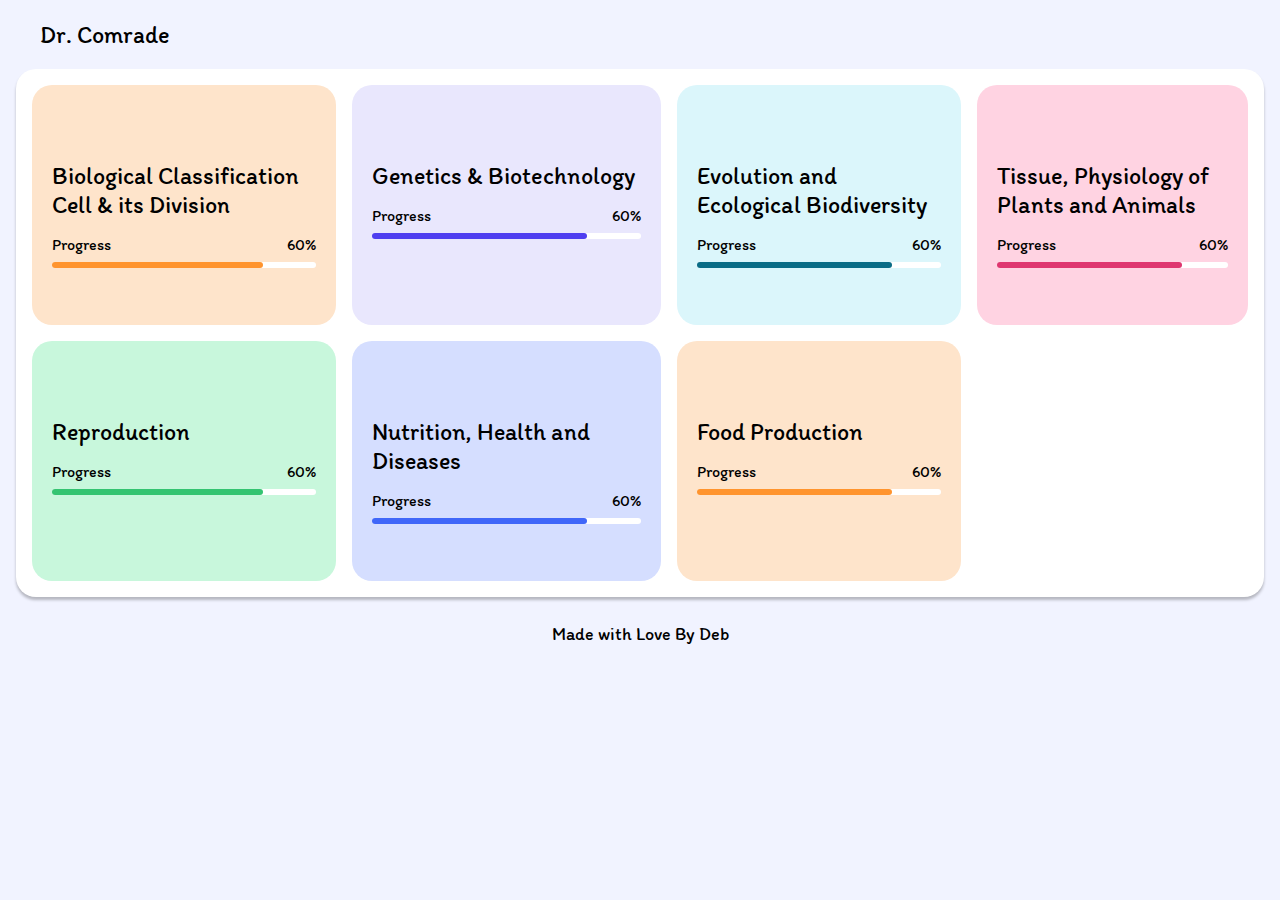
==== Biology.html @ 6fa61919 "Create Biology.html" ====
<!DOCTYPE html>
<html lang="en">
    <head>
        <meta charset="UTF-8" />
        <meta http-equiv="X-UA-Compatible" content="IE=edge" />
        <meta name="viewport" content="width=device-width, initial-scale=1.0" />
        <title>Biology</title>
        <link rel="stylesheet" href="style.css">
    </head>
    <body>
        <div class="container">
            <div class="header">Dr. Comrade</div>
            <div class="middle">
                <div class="card" style="background-color: #fee4cb">
                    <div class="text">
                        <a href="Biological Classification Cell & its Division.html" target="_blank" rel="noopener noreferrer">Biological Classification Cell & its Division</a>
                    </div>
                    <div class="prog">
                        <div>Progress</div>
                        <div>60%</div>
                    </div>
                    <div class="bar">
                        <span style="width: 80%; background: #ff942e"></span>
                    </div>
                </div>
                <div class="card" style="background-color: #e9e7fd">
                    <div class="text">
                        <a href="Genetics & Biotechnology.html" target="_blank" rel="noopener noreferrer">Genetics & Biotechnology</a>
                    </div>
                    <div class="prog">
                        <div>Progress</div>
                        <div>60%</div>
                    </div>
                    <div class="bar">
                        <span style="width: 80%; background: #4f3ff0"></span>
                    </div>
                </div>
                <div class="card" style="background-color: #dbf6fb">
                    <div class="text">
                        <a href="Evolution and Ecological Biodiversity.html" target="_blank" rel="noopener noreferrer">Evolution and Ecological Biodiversity</a>
                    </div>
                    <div class="prog">
                        <div>Progress</div>
                        <div>60%</div>
                    </div>
                    <div class="bar">
                        <span style="width: 80%; background: #096c86"></span>
                    </div>
                </div>
                <div class="card" style="background-color: #ffd3e2">
                    <div class="text">
                        <a href="Tissue, Physiology of Plants and Animals.html" target="_blank" rel="noopener noreferrer">Tissue, Physiology of Plants and Animals</a>
                    </div>
                    <div class="prog">
                        <div>Progress</div>
                        <div>60%</div>
                    </div>
                    <div class="bar">
                        <span style="width: 80%; background: #df3670"></span>
                    </div>
                </div>
                <div class="card" style="background-color: #c8f7dc">
                    <div class="text">
                        <a href="Reproduction.html" target="_blank" rel="noopener noreferrer">Reproduction</a>
                    </div>
                    <div class="prog">
                        <div>Progress</div>
                        <div>60%</div>
                    </div>
                    <div class="bar">
                        <span style="width: 80%; background: #34c471"></span>
                    </div>
                </div>
                <div class="card" style="background-color: #d5deff">
                    <div class="text">
                        <a href="Nutrition, Health and Diseases.html" target="_blank" rel="noopener noreferrer">Nutrition, Health and Diseases</a>
                    </div>
                    <div class="prog">
                        <div>Progress</div>
                        <div>60%</div>
                    </div>
                    <div class="bar">
                        <span style="width: 80%; background: #4067f9"></span>
                    </div>
                </div>
                <div class="card" style="background-color: #fee4cb">
                    <div class="text">
                        <a href="Food Production.html" target="_blank" rel="noopener noreferrer">Food Production</a>
                    </div>
                    <div class="prog">
                        <div>Progress</div>
                        <div>60%</div>
                    </div>
                    <div class="bar">
                        <span style="width: 80%; background: #ff942e"></span>
                    </div>
                </div>
            </div>
            <div class="footer"> Made with Love By Deb</div>
        </div>
    </body>
</html>
---- style.css ----
@import url('https://fonts.googleapis.com/css2?family=Itim&display=swap');
* {
    margin: 0;
    padding: 0;
    box-sizing: border-box;
    outline: none;
    user-select: none;
}
body {
    background: #f1f3ff;
    font-family: 'Itim', cursive;
}
.container {
    display: flex;
    justify-content: center;
    flex-direction: column;
}
.container .header {
    display: flex;
    flex-wrap: nowrap;
    padding: 20px 40px 10px;
    font-size: 24px;
}
.container .middle {
    display: grid;
    grid-template: '1fr 1fr 1fr 1fr';
    padding: 16px;
    grid-gap: 16px 16px;
    background: #ffffff;
    border-radius: 20px;
    margin: 10px 16px 16px;
    box-shadow: 0px 3px 3px 0px rgba(0, 0, 0, 0.25);
}
.middle .card {
    position: relative;
    background: #f5f6fc;
    border-radius: 20px;
    display: flex;
    flex-direction: column;
    transition: all 0.4s ease-in-out;
    height: 240px;
    padding: 16px 20px;
}

.card .text {
    display: flex;
    font-size: 24px;
    margin-top: 60px;
}
.card .text a {
    text-decoration: none;
    color: #000;
}
.card .prog {
    display: flex;
    margin-top: 16px;
    justify-content: space-between;
}

.card .bar {
    position: relative;
    display: flex;
    background: #fff;
    border-radius: 12px;
    height: 6px;
    margin-top: 8px;
}

.card .bar span {
    position: absolute;
    height: 6px;
    border-radius: 12px;
    width: 100%;
    background: #000;
}

.container .footer {
    margin: 10px 20px 20px;
    display: flex;
    justify-content: center;
    font-size: 18px;
}

@media (max-width: 1100px) {
    .container .middle {
        grid-template: '1fr 1fr 1fr';
    }
}
@media (max-width: 900px) {
    .container .middle {
        grid-template: '1fr 1fr';
    }
}
@media (max-width: 500px) {
    .container .middle {
        grid-template: '1fr';
        margin: 10px;
    }
}
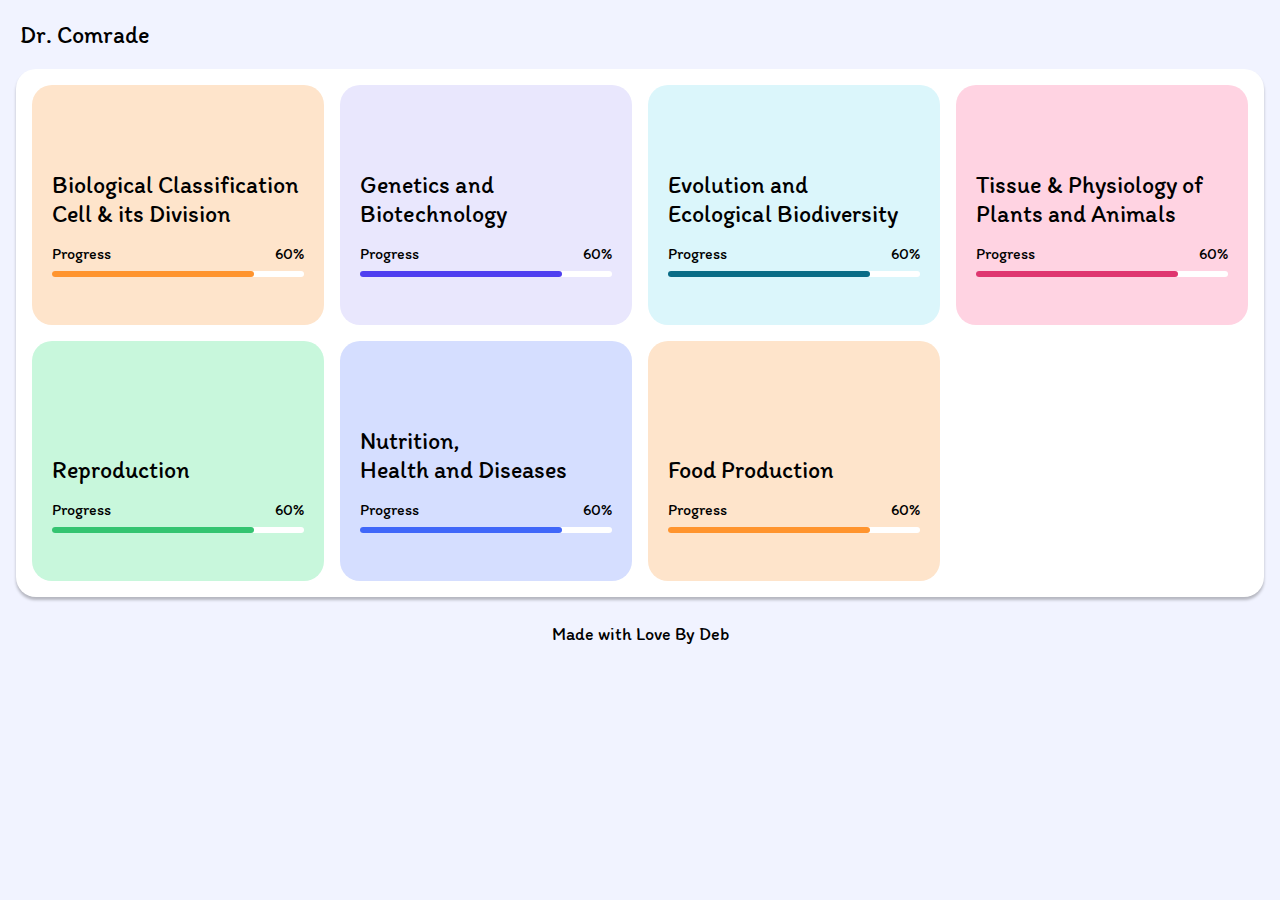
==== commit 67467051: "Update Biology.html" ====
--- a/Biology.html
+++ b/Biology.html
@@ -13,7 +13,7 @@
             <div class="middle">
                 <div class="card" style="background-color: #fee4cb">
                     <div class="text">
-                        <a href="Biological Classification Cell & its Division.html" target="_blank" rel="noopener noreferrer">Biological Classification Cell & its Division</a>
+                        <a href="Biological Classification Cell & its Division.html" target="_blank" rel="noopener noreferrer">Biological Classification <br> Cell & its Division</a>
                     </div>
                     <div class="prog">
                         <div>Progress</div>
@@ -25,7 +25,7 @@
                 </div>
                 <div class="card" style="background-color: #e9e7fd">
                     <div class="text">
-                        <a href="Genetics & Biotechnology.html" target="_blank" rel="noopener noreferrer">Genetics & Biotechnology</a>
+                        <a href="Genetics & Biotechnology.html" target="_blank" rel="noopener noreferrer">Genetics and <br> Biotechnology</a>
                     </div>
                     <div class="prog">
                         <div>Progress</div>
@@ -37,7 +37,7 @@
                 </div>
                 <div class="card" style="background-color: #dbf6fb">
                     <div class="text">
-                        <a href="Evolution and Ecological Biodiversity.html" target="_blank" rel="noopener noreferrer">Evolution and Ecological Biodiversity</a>
+                        <a href="Evolution and Ecological Biodiversity.html" target="_blank" rel="noopener noreferrer">Evolution and <br> Ecological Biodiversity</a>
                     </div>
                     <div class="prog">
                         <div>Progress</div>
@@ -49,7 +49,7 @@
                 </div>
                 <div class="card" style="background-color: #ffd3e2">
                     <div class="text">
-                        <a href="Tissue, Physiology of Plants and Animals.html" target="_blank" rel="noopener noreferrer">Tissue, Physiology of Plants and Animals</a>
+                        <a href="Tissue, Physiology of Plants and Animals.html" target="_blank" rel="noopener noreferrer">Tissue & Physiology of <br> Plants and Animals</a>
                     </div>
                     <div class="prog">
                         <div>Progress</div>
@@ -73,7 +73,7 @@
                 </div>
                 <div class="card" style="background-color: #d5deff">
                     <div class="text">
-                        <a href="Nutrition, Health and Diseases.html" target="_blank" rel="noopener noreferrer">Nutrition, Health and Diseases</a>
+                        <a href="Nutrition, Health and Diseases.html" target="_blank" rel="noopener noreferrer">Nutrition, <br> Health and Diseases</a>
                     </div>
                     <div class="prog">
                         <div>Progress</div>
--- a/style.css
+++ b/style.css
@@ -18,12 +18,12 @@
 .container .header {
     display: flex;
     flex-wrap: nowrap;
-    padding: 20px 40px 10px;
+    padding: 20px 20px 10px;
     font-size: 24px;
 }
 .container .middle {
     display: grid;
-    grid-template: '1fr 1fr 1fr 1fr';
+    grid-template-columns: repeat(4, minmax(0, 1fr));
     padding: 16px;
     grid-gap: 16px 16px;
     background: #ffffff;
@@ -45,7 +45,7 @@
 .card .text {
     display: flex;
     font-size: 24px;
-    margin-top: 60px;
+    margin-top: auto;
 }
 .card .text a {
     text-decoration: none;
@@ -64,6 +64,7 @@
     border-radius: 12px;
     height: 6px;
     margin-top: 8px;
+    margin-bottom: 32px;
 }
 
 .card .bar span {
@@ -83,17 +84,17 @@
 
 @media (max-width: 1100px) {
     .container .middle {
-        grid-template: '1fr 1fr 1fr';
+        grid-template-columns: repeat(3, minmax(0, 1fr));
     }
 }
 @media (max-width: 900px) {
     .container .middle {
-        grid-template: '1fr 1fr';
+        grid-template-columns: repeat(2, minmax(0, 1fr));
     }
 }
 @media (max-width: 500px) {
     .container .middle {
-        grid-template: '1fr';
+        grid-template-columns: repeat(1, minmax(0, 1fr));
         margin: 10px;
     }
 }
